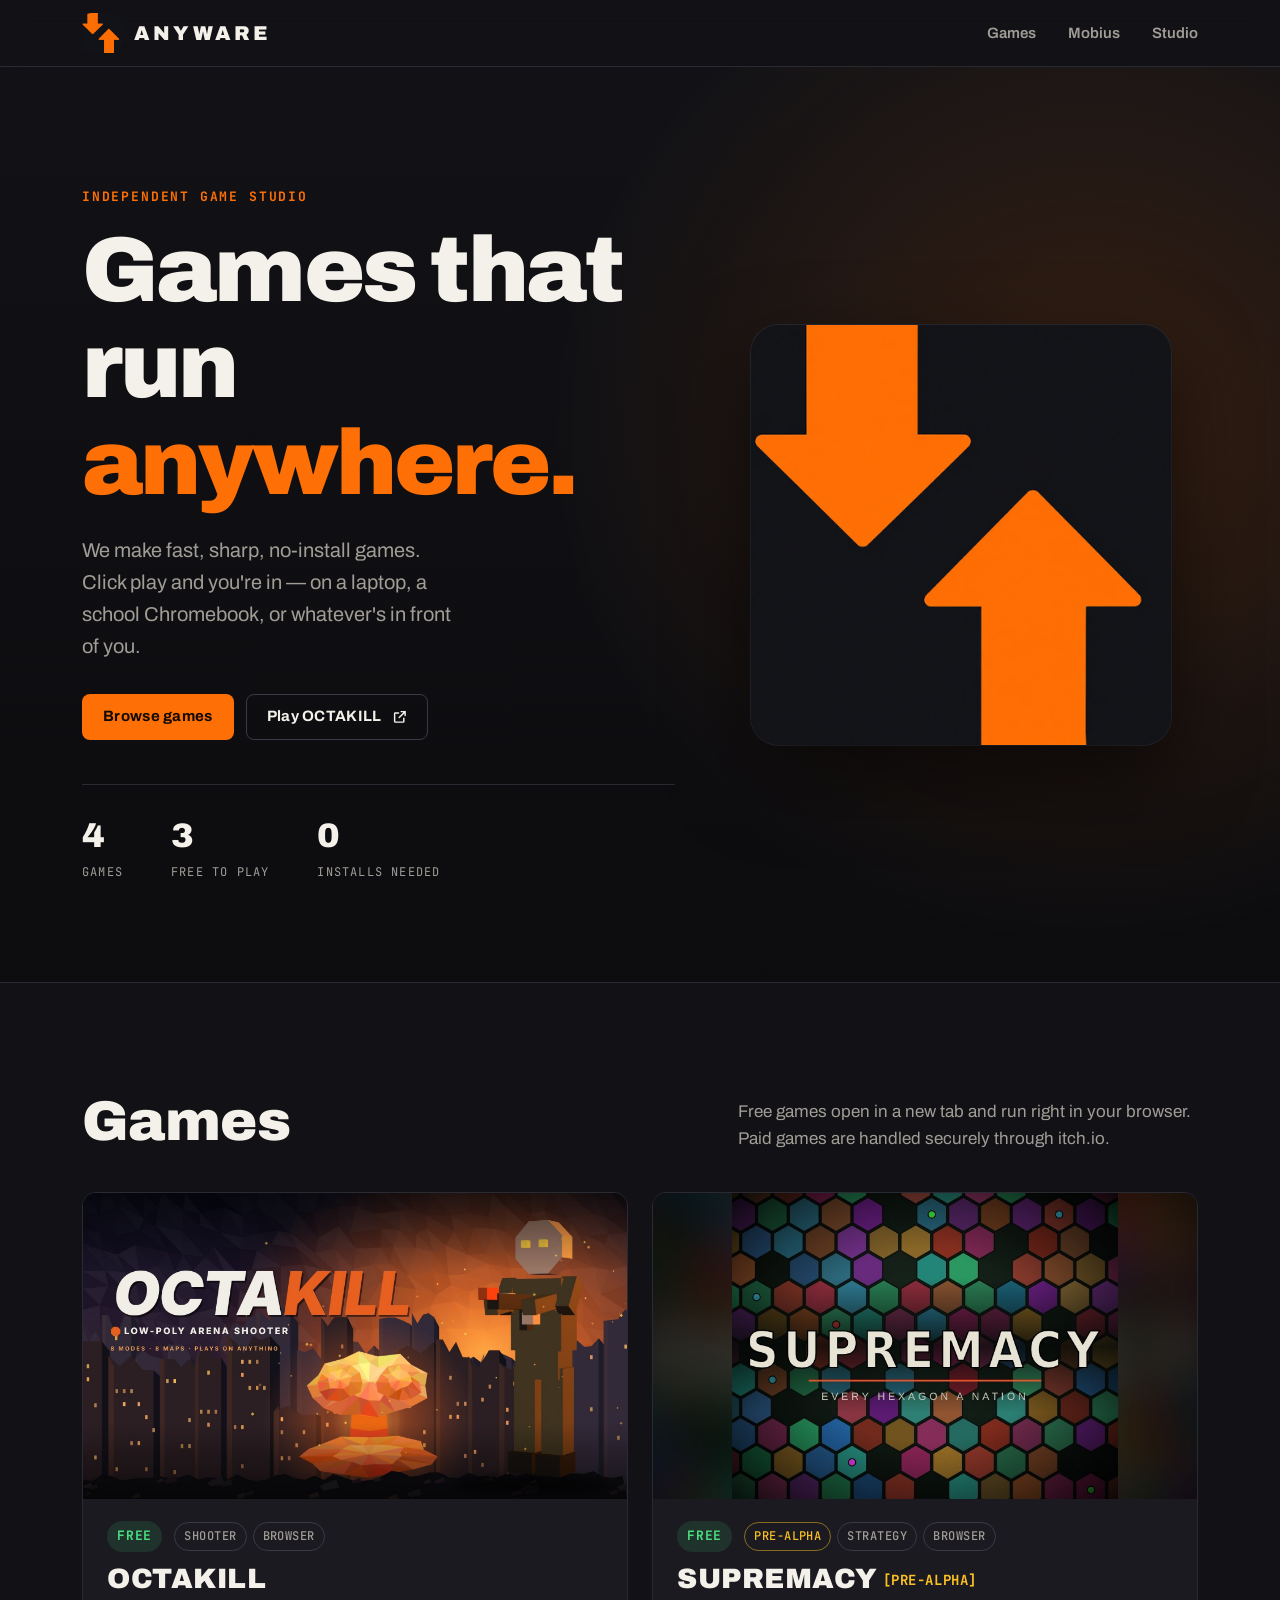
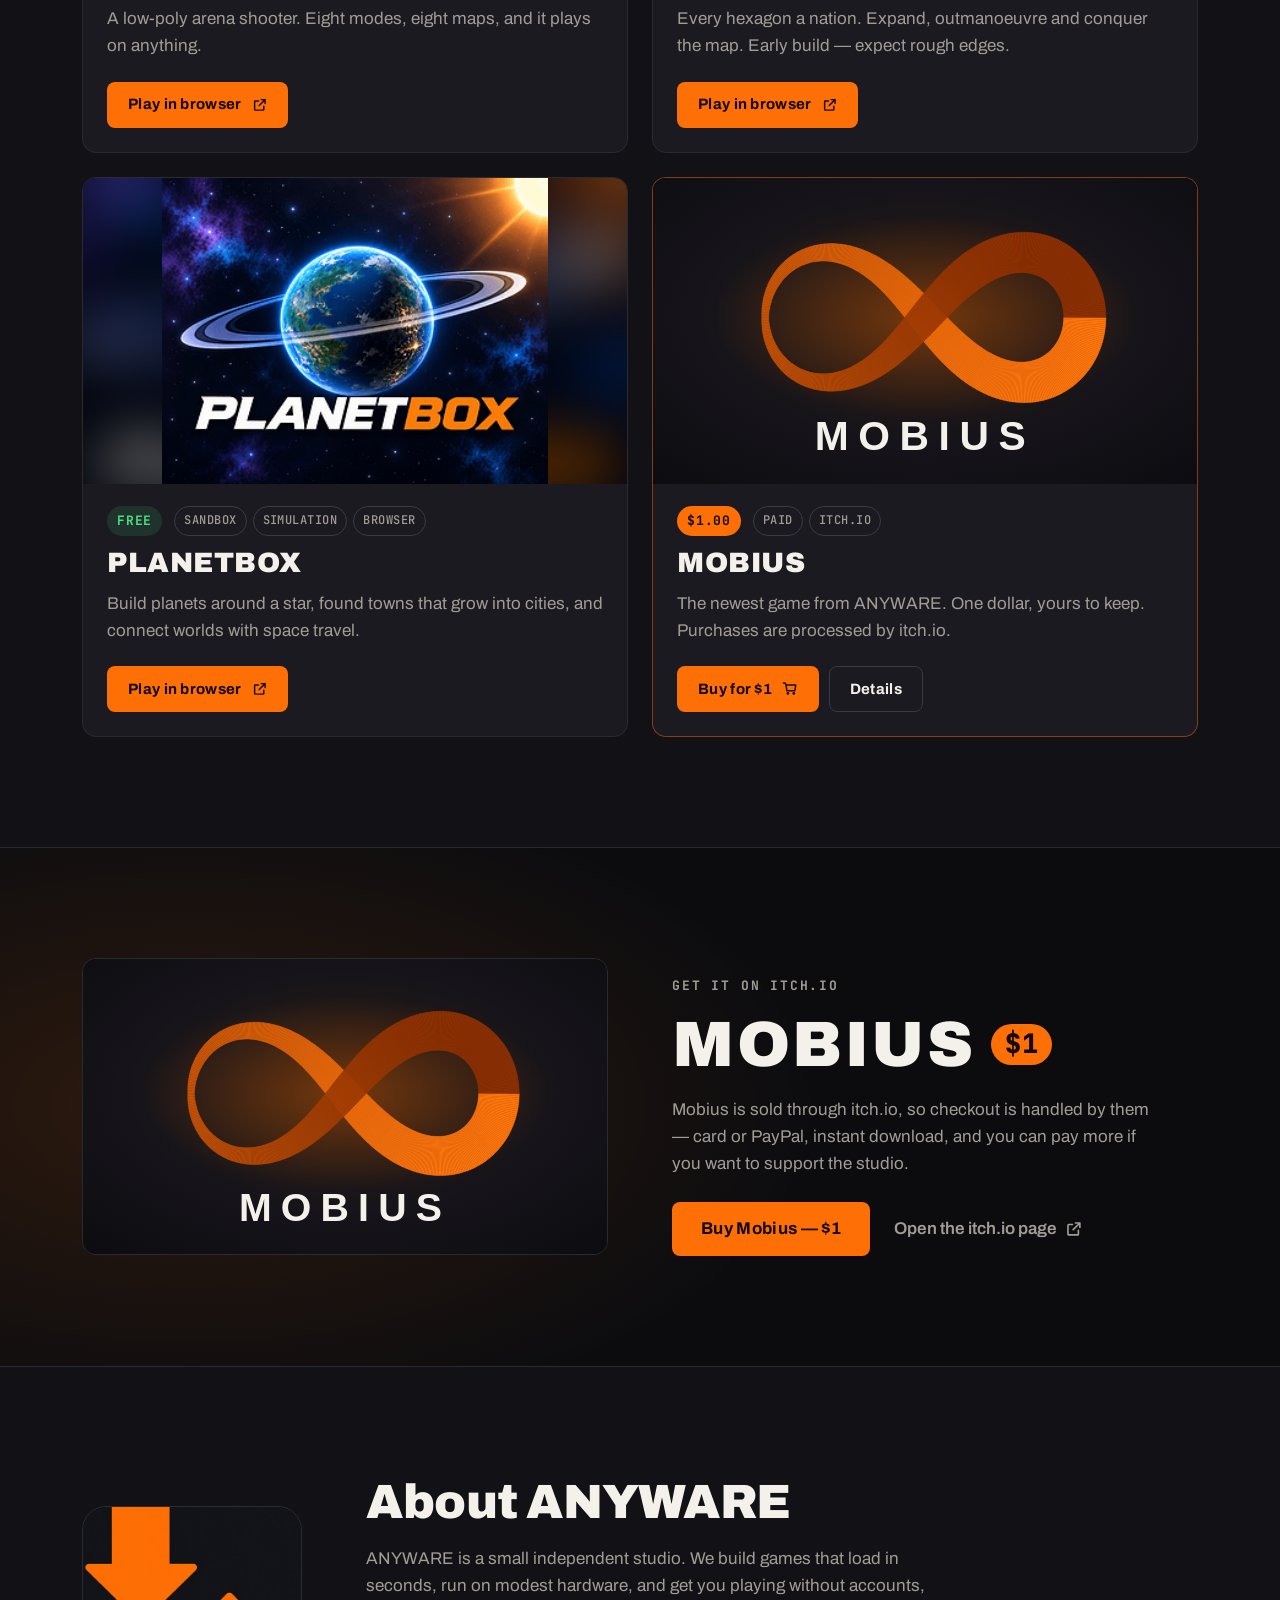
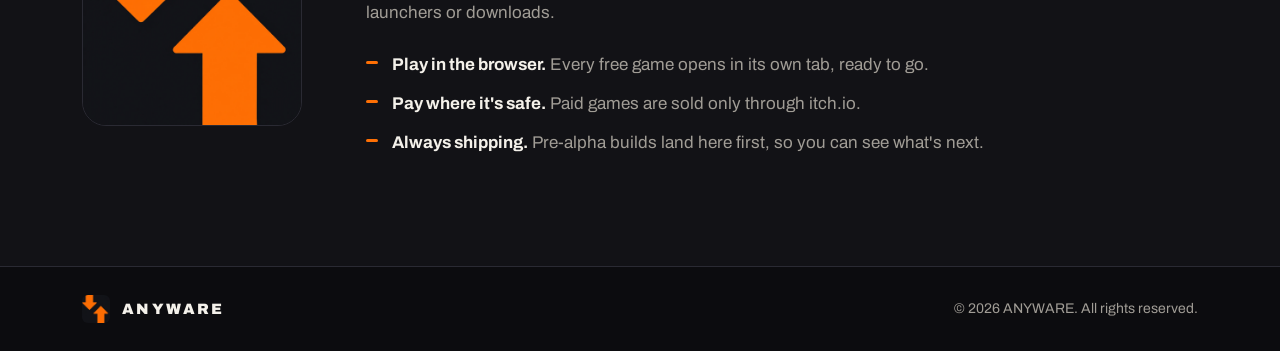
==== index.html @ 9fb8eed4 "Build ANYWARE studio website Static landing page that lists the studio's games. OCTAKILL, Supremacy " ====
<!DOCTYPE html>
<html lang="en">
<head>
  <meta charset="UTF-8" />
  <meta name="viewport" content="width=device-width, initial-scale=1" />
  <title>ANYWARE — Independent Game Studio</title>
  <meta name="description" content="ANYWARE is an independent game studio making games that run anywhere. Play OCTAKILL, Supremacy and PlanetBox free in your browser, and get Mobius on itch.io." />
  <meta name="theme-color" content="#121216" />

  <meta property="og:title" content="ANYWARE — Independent Game Studio" />
  <meta property="og:description" content="Games that run anywhere. Play free in your browser." />
  <meta property="og:image" content="assets/img/octakill.jpg" />
  <meta property="og:type" content="website" />

  <link rel="icon" type="image/png" href="assets/img/favicon.png" />
  <link rel="apple-touch-icon" href="assets/img/apple-touch-icon.png" />

  <link rel="preconnect" href="https://fonts.googleapis.com" />
  <link rel="preconnect" href="https://fonts.gstatic.com" crossorigin />
  <link href="https://fonts.googleapis.com/css2?family=Archivo:wght@400;500;700;800;900&family=JetBrains+Mono:wght@500;700&display=swap" rel="stylesheet" />

  <link rel="stylesheet" href="assets/css/style.css" />
</head>
<body>
  <a class="skip-link" href="#games">Skip to games</a>

  <header class="site-header">
    <div class="container header-inner">
      <a class="brand" href="#top" aria-label="ANYWARE home">
        <img src="assets/img/logo.png" alt="" width="40" height="40" />
        <span>ANYWARE</span>
      </a>
      <nav class="nav" aria-label="Main">
        <a href="#games">Games</a>
        <a href="#mobius">Mobius</a>
        <a href="#studio">Studio</a>
      </nav>
    </div>
  </header>

  <main id="top">
    <!-- ============ HERO ============ -->
    <section class="hero">
      <div class="container hero-inner">
        <div class="hero-copy">
          <p class="eyebrow">Independent game studio</p>
          <h1 class="hero-title">Games that run <span class="accent">anywhere.</span></h1>
          <p class="hero-lede">
            We make fast, sharp, no-install games. Click play and you're in &mdash;
            on a laptop, a school Chromebook, or whatever's in front of you.
          </p>
          <div class="hero-actions">
            <a class="btn btn-primary" href="#games">Browse games</a>
            <a class="btn btn-ghost" href="games/octakill.html" target="_blank" rel="noopener">
              Play OCTAKILL
              <svg class="icon" viewBox="0 0 24 24" aria-hidden="true"><path d="M14 4h6v6M20 4l-9 9M18 14v5a1 1 0 0 1-1 1H5a1 1 0 0 1-1-1V7a1 1 0 0 1 1-1h5"/></svg>
            </a>
          </div>
          <dl class="hero-stats">
            <div><dt>Games</dt><dd>4</dd></div>
            <div><dt>Free to play</dt><dd>3</dd></div>
            <div><dt>Installs needed</dt><dd>0</dd></div>
          </dl>
        </div>
        <div class="hero-mark" aria-hidden="true">
          <img src="assets/img/logo.png" alt="" width="512" height="512" />
        </div>
      </div>
    </section>

    <!-- ============ GAMES ============ -->
    <section id="games" class="section">
      <div class="container">
        <div class="section-head">
          <h2>Games</h2>
          <p>Free games open in a new tab and run right in your browser. Paid games are handled securely through itch.io.</p>
        </div>

        <div class="game-grid">
          <!-- OCTAKILL -->
          <article class="game-card" id="octakill">
            <a class="cover" href="games/octakill.html" target="_blank" rel="noopener" style="background-image:url('assets/img/octakill.jpg')" aria-label="Play OCTAKILL in a new tab">
              <img src="assets/img/octakill.jpg" alt="OCTAKILL key art: a low-poly soldier beside a mushroom cloud over a city" width="1920" height="1080" loading="lazy" />
            </a>
            <div class="game-body">
              <div class="game-meta">
                <span class="price price-free">Free</span>
                <ul class="tags" aria-label="Tags">
                  <li>Shooter</li>
                  <li>Browser</li>
                </ul>
              </div>
              <h3>OCTAKILL</h3>
              <p>A low-poly arena shooter. Eight modes, eight maps, and it plays on anything.</p>
              <div class="game-actions">
                <a class="btn btn-primary" href="games/octakill.html" target="_blank" rel="noopener">
                  Play in browser
                  <svg class="icon" viewBox="0 0 24 24" aria-hidden="true"><path d="M14 4h6v6M20 4l-9 9M18 14v5a1 1 0 0 1-1 1H5a1 1 0 0 1-1-1V7a1 1 0 0 1 1-1h5"/></svg>
                </a>
              </div>
            </div>
          </article>

          <!-- SUPREMACY -->
          <article class="game-card" id="supremacy">
            <a class="cover" href="games/supremacy.html" target="_blank" rel="noopener" style="background-image:url('assets/img/supremacy.jpg')" aria-label="Play Supremacy in a new tab">
              <img src="assets/img/supremacy.jpg" alt="Supremacy title art over a field of coloured hexagons" width="630" height="500" loading="lazy" />
            </a>
            <div class="game-body">
              <div class="game-meta">
                <span class="price price-free">Free</span>
                <ul class="tags" aria-label="Tags">
                  <li class="tag-warn">Pre-Alpha</li>
                  <li>Strategy</li>
                  <li>Browser</li>
                </ul>
              </div>
              <h3>SUPREMACY <span class="title-badge">[PRE-ALPHA]</span></h3>
              <p>Every hexagon a nation. Expand, outmanoeuvre and conquer the map. Early build &mdash; expect rough edges.</p>
              <div class="game-actions">
                <a class="btn btn-primary" href="games/supremacy.html" target="_blank" rel="noopener">
                  Play in browser
                  <svg class="icon" viewBox="0 0 24 24" aria-hidden="true"><path d="M14 4h6v6M20 4l-9 9M18 14v5a1 1 0 0 1-1 1H5a1 1 0 0 1-1-1V7a1 1 0 0 1 1-1h5"/></svg>
                </a>
              </div>
            </div>
          </article>

          <!-- PLANETBOX -->
          <article class="game-card" id="planetbox">
            <a class="cover" href="games/planetbox.html" target="_blank" rel="noopener" style="background-image:url('assets/img/planetbox.png')" aria-label="Play PlanetBox in a new tab">
              <img src="assets/img/planetbox.png" alt="PlanetBox title art: a ringed planet in space beside a bright star" width="315" height="250" loading="lazy" />
            </a>
            <div class="game-body">
              <div class="game-meta">
                <span class="price price-free">Free</span>
                <ul class="tags" aria-label="Tags">
                  <li>Sandbox</li>
                  <li>Simulation</li>
                  <li>Browser</li>
                </ul>
              </div>
              <h3>PLANETBOX</h3>
              <p>Build planets around a star, found towns that grow into cities, and connect worlds with space travel.</p>
              <div class="game-actions">
                <a class="btn btn-primary" href="games/planetbox.html" target="_blank" rel="noopener">
                  Play in browser
                  <svg class="icon" viewBox="0 0 24 24" aria-hidden="true"><path d="M14 4h6v6M20 4l-9 9M18 14v5a1 1 0 0 1-1 1H5a1 1 0 0 1-1-1V7a1 1 0 0 1 1-1h5"/></svg>
                </a>
              </div>
            </div>
          </article>

          <!-- MOBIUS (paid via itch.io) -->
          <article class="game-card game-card-paid" id="mobius-card">
            <a class="cover" href="#mobius" style="background-image:url('assets/img/mobius.svg')" aria-label="Mobius purchase details">
              <img src="assets/img/mobius.svg" alt="Mobius cover art: a glowing orange Möbius strip" width="1600" height="900" loading="lazy" />
            </a>
            <div class="game-body">
              <div class="game-meta">
                <span class="price price-paid">$1.00</span>
                <ul class="tags" aria-label="Tags">
                  <li>Paid</li>
                  <li>itch.io</li>
                </ul>
              </div>
              <h3>MOBIUS</h3>
              <p>The newest game from ANYWARE. One dollar, yours to keep. Purchases are processed by itch.io.</p>
              <div class="game-actions">
                <a class="btn btn-primary" href="https://anyware-studios.itch.io/mobius" target="_blank" rel="noopener" data-itch-buy="mobius">
                  Buy for $1
                  <svg class="icon" viewBox="0 0 24 24" aria-hidden="true"><path d="M6 6h15l-1.5 9h-12L6 6Zm0 0L5 3H2M9 20a1 1 0 1 0 0-2 1 1 0 0 0 0 2Zm9 0a1 1 0 1 0 0-2 1 1 0 0 0 0 2Z"/></svg>
                </a>
                <a class="btn btn-ghost" href="#mobius">Details</a>
              </div>
            </div>
          </article>
        </div>
      </div>
    </section>

    <!-- ============ MOBIUS PURCHASE ============ -->
    <section id="mobius" class="section section-buy">
      <div class="container buy-inner">
        <div class="buy-art">
          <img src="assets/img/mobius.svg" alt="" width="1600" height="900" loading="lazy" />
        </div>
        <div class="buy-copy">
          <p class="eyebrow">Get it on itch.io</p>
          <h2>MOBIUS <span class="buy-price">$1</span></h2>
          <p>
            Mobius is sold through itch.io, so checkout is handled by them &mdash;
            card or PayPal, instant download, and you can pay more if you want to support the studio.
          </p>

          <div class="itch-embed" data-itch-embed="mobius">
            <p class="itch-embed-loading">Loading the itch.io store widget&hellip;</p>
          </div>

          <div class="buy-actions">
            <a class="btn btn-primary btn-lg" href="https://anyware-studios.itch.io/mobius" target="_blank" rel="noopener" data-itch-buy="mobius">
              Buy Mobius &mdash; $1
            </a>
            <a class="btn-link" href="https://anyware-studios.itch.io/mobius" target="_blank" rel="noopener">
              Open the itch.io page
              <svg class="icon" viewBox="0 0 24 24" aria-hidden="true"><path d="M14 4h6v6M20 4l-9 9M18 14v5a1 1 0 0 1-1 1H5a1 1 0 0 1-1-1V7a1 1 0 0 1 1-1h5"/></svg>
            </a>
          </div>
        </div>
      </div>
    </section>

    <!-- ============ STUDIO ============ -->
    <section id="studio" class="section">
      <div class="container studio-inner">
        <img class="studio-logo" src="assets/img/logo.png" alt="ANYWARE logo: two orange arrows, one pointing down and one pointing up" width="512" height="512" loading="lazy" />
        <div>
          <h2>About ANYWARE</h2>
          <p>
            ANYWARE is a small independent studio. We build games that load in seconds,
            run on modest hardware, and get you playing without accounts, launchers or downloads.
          </p>
          <ul class="studio-points">
            <li><strong>Play in the browser.</strong> Every free game opens in its own tab, ready to go.</li>
            <li><strong>Pay where it's safe.</strong> Paid games are sold only through itch.io.</li>
            <li><strong>Always shipping.</strong> Pre-alpha builds land here first, so you can see what's next.</li>
          </ul>
        </div>
      </div>
    </section>
  </main>

  <footer class="site-footer">
    <div class="container footer-inner">
      <a class="brand brand-sm" href="#top">
        <img src="assets/img/logo.png" alt="" width="28" height="28" />
        <span>ANYWARE</span>
      </a>
      <p>&copy; <span data-year>2026</span> ANYWARE. All rights reserved.</p>
    </div>
  </footer>

  <script src="assets/js/main.js" defer></script>
</body>
</html>
---- assets/css/style.css ----
/* ============================================================
   ANYWARE — studio site
   Palette is taken from the logo: signal orange on near-black.
   ============================================================ */
:root {
  --bg: #121216;
  --bg-raised: #1a1a20;
  --bg-sunken: #0c0c0f;
  --line: #2a2a33;
  --line-strong: #3a3a46;
  --text: #f4f1ea;
  --text-dim: #a19d96;
  --orange: #fe7005;
  --orange-hover: #ff8526;
  --orange-ink: #140a02;
  --green: #4ade80;
  --amber: #fbbf24;

  --radius: 14px;
  --radius-sm: 8px;
  --max: 1180px;
  --gutter: clamp(16px, 4vw, 32px);

  --font: "Archivo", system-ui, -apple-system, "Segoe UI", Roboto, sans-serif;
  --mono: "JetBrains Mono", ui-monospace, SFMono-Regular, Menlo, monospace;
}

*, *::before, *::after { box-sizing: border-box; }

html { scroll-behavior: smooth; scroll-padding-top: 80px; }
@media (prefers-reduced-motion: reduce) { html { scroll-behavior: auto; } }

body {
  margin: 0;
  background: var(--bg);
  color: var(--text);
  font-family: var(--font);
  font-size: 17px;
  line-height: 1.6;
  -webkit-font-smoothing: antialiased;
  overflow-x: hidden;
}

img { max-width: 100%; height: auto; display: block; }
a { color: inherit; }
h1, h2, h3 { line-height: 1.05; margin: 0; letter-spacing: -0.01em; }
p { margin: 0; }

:focus-visible { outline: 2px solid var(--orange); outline-offset: 3px; border-radius: 4px; }

.container { width: 100%; max-width: var(--max); margin: 0 auto; padding: 0 var(--gutter); }

.skip-link {
  position: absolute; left: 12px; top: -60px; z-index: 100;
  background: var(--orange); color: var(--orange-ink);
  padding: 10px 14px; border-radius: var(--radius-sm); font-weight: 700; text-decoration: none;
}
.skip-link:focus { top: 12px; }

.icon { width: 1.05em; height: 1.05em; fill: none; stroke: currentColor; stroke-width: 2.2; stroke-linecap: round; stroke-linejoin: round; flex: none; }

.eyebrow {
  font-family: var(--mono); font-size: 13px; font-weight: 700;
  letter-spacing: 0.14em; text-transform: uppercase; color: var(--orange);
  margin-bottom: 14px;
}
.accent { color: var(--orange); }

/* ---------- Buttons ---------- */
.btn {
  display: inline-flex; align-items: center; justify-content: center; gap: 10px;
  min-height: 46px; padding: 0 20px;
  border-radius: var(--radius-sm); border: 1px solid transparent;
  font: 700 15px/1 var(--font); letter-spacing: 0.02em;
  text-decoration: none; cursor: pointer;
  transition: background-color .15s ease, border-color .15s ease, transform .15s ease, color .15s ease;
}
.btn:active { transform: translateY(1px); }
.btn-primary { background: var(--orange); color: var(--orange-ink); }
.btn-primary:hover { background: var(--orange-hover); }
.btn-ghost { background: transparent; color: var(--text); border-color: var(--line-strong); }
.btn-ghost:hover { border-color: var(--orange); color: var(--orange); }
.btn-lg { min-height: 54px; padding: 0 28px; font-size: 17px; }
.btn-link {
  display: inline-flex; align-items: center; gap: 8px;
  color: var(--text-dim); font-weight: 600; text-decoration: none;
}
.btn-link:hover { color: var(--orange); }

/* ---------- Header ---------- */
.site-header {
  position: sticky; top: 0; z-index: 50;
  background: rgba(18, 18, 22, 0.82);
  backdrop-filter: blur(12px); -webkit-backdrop-filter: blur(12px);
  border-bottom: 1px solid var(--line);
}
.header-inner { display: flex; align-items: center; justify-content: space-between; height: 66px; gap: 16px; }
.brand { display: inline-flex; align-items: center; gap: 12px; text-decoration: none; font-weight: 900; font-size: 20px; letter-spacing: 0.16em; }
.brand img { width: 40px; height: 40px; border-radius: 9px; }
.brand-sm { font-size: 15px; }
.brand-sm img { width: 28px; height: 28px; border-radius: 6px; }
.nav { display: flex; gap: clamp(14px, 3vw, 32px); }
.nav a { text-decoration: none; font-weight: 600; font-size: 15px; color: var(--text-dim); }
.nav a:hover { color: var(--text); }

/* ---------- Hero ---------- */
.hero {
  position: relative; overflow: hidden;
  padding: clamp(56px, 10vw, 120px) 0 clamp(56px, 8vw, 100px);
  border-bottom: 1px solid var(--line);
  background:
    radial-gradient(60% 80% at 85% 40%, rgba(254, 112, 5, 0.16), transparent 70%),
    linear-gradient(var(--bg), var(--bg-sunken));
}
.hero-inner { display: grid; grid-template-columns: 1.25fr 1fr; align-items: center; gap: 48px; }
.hero-title { font-size: clamp(44px, 7.4vw, 92px); font-weight: 900; letter-spacing: -0.03em; }
.hero-lede { margin-top: 22px; max-width: 34ch; font-size: clamp(17px, 1.6vw, 20px); color: var(--text-dim); }
.hero-actions { display: flex; flex-wrap: wrap; gap: 12px; margin-top: 32px; }
.hero-stats { display: flex; gap: clamp(20px, 4vw, 48px); margin: 44px 0 0; padding-top: 24px; border-top: 1px solid var(--line); }
.hero-stats div { display: flex; flex-direction: column-reverse; }
.hero-stats dt { font-family: var(--mono); font-size: 12px; letter-spacing: 0.1em; text-transform: uppercase; color: var(--text-dim); }
.hero-stats dd { margin: 0; font-size: 34px; font-weight: 900; }
.hero-mark { justify-self: center; width: min(100%, 420px); }
.hero-mark img { width: 100%; border-radius: 28px; box-shadow: 0 30px 80px rgba(0, 0, 0, 0.55), 0 0 0 1px var(--line); }

/* ---------- Sections ---------- */
.section { padding: clamp(64px, 9vw, 110px) 0; }
.section-head { display: flex; flex-wrap: wrap; align-items: end; justify-content: space-between; gap: 16px 40px; margin-bottom: 40px; }
.section-head h2 { font-size: clamp(36px, 5vw, 56px); font-weight: 900; }
.section-head p { max-width: 46ch; color: var(--text-dim); }

/* ---------- Game cards ---------- */
.game-grid { display: grid; grid-template-columns: repeat(2, minmax(0, 1fr)); gap: 24px; }

.game-card {
  display: flex; flex-direction: column;
  background: var(--bg-raised); border: 1px solid var(--line); border-radius: var(--radius);
  overflow: hidden;
  transition: border-color .2s ease, transform .2s ease;
}
.game-card:hover { border-color: var(--line-strong); transform: translateY(-3px); }
.game-card-paid { border-color: rgba(254, 112, 5, 0.45); }
.game-card-paid:hover { border-color: var(--orange); }

/* Cover: art is shown whole (contain) over a blurred copy of itself,
   so covers of any aspect ratio sit cleanly in a 16:9 frame. */
.cover {
  position: relative; display: block; aspect-ratio: 16 / 9; overflow: hidden;
  background-color: var(--bg-sunken); background-size: 0 0; background-repeat: no-repeat;
  isolation: isolate;
}
.cover::before {
  content: ""; position: absolute; inset: -40px; z-index: -1;
  background-image: inherit; background-size: cover; background-position: center;
  filter: blur(28px) brightness(0.55) saturate(1.2);
}
.cover img { width: 100%; height: 100%; object-fit: contain; transition: transform .35s ease; }
.game-card:hover .cover img { transform: scale(1.03); }
@media (prefers-reduced-motion: reduce) {
  .game-card, .cover img { transition: none; }
  .game-card:hover, .game-card:hover .cover img { transform: none; }
}

.game-body { display: flex; flex-direction: column; flex: 1; gap: 12px; padding: 22px 24px 24px; }
.game-meta { display: flex; flex-wrap: wrap; align-items: center; gap: 8px 12px; }
.game-body h3 { font-size: 28px; font-weight: 900; letter-spacing: 0.02em; }
.game-body > p { color: var(--text-dim); }
.game-actions { display: flex; flex-wrap: wrap; gap: 10px; margin-top: auto; padding-top: 10px; }

.title-badge { font-family: var(--mono); font-size: 14px; font-weight: 700; color: var(--amber); letter-spacing: 0.04em; vertical-align: middle; }

.price {
  font-family: var(--mono); font-size: 13px; font-weight: 700; letter-spacing: 0.06em; text-transform: uppercase;
  padding: 5px 10px; border-radius: 999px;
}
.price-free { background: rgba(74, 222, 128, 0.12); color: var(--green); }
.price-paid { background: var(--orange); color: var(--orange-ink); }

.tags { display: flex; flex-wrap: wrap; gap: 6px; list-style: none; margin: 0; padding: 0; }
.tags li {
  font-family: var(--mono); font-size: 12px; font-weight: 500; letter-spacing: 0.04em; text-transform: uppercase;
  padding: 4px 9px; border-radius: 999px; border: 1px solid var(--line-strong); color: var(--text-dim);
}
.tags .tag-warn { border-color: rgba(251, 191, 36, 0.5); color: var(--amber); }

/* ---------- Mobius purchase ---------- */
.section-buy {
  background:
    radial-gradient(70% 90% at 15% 50%, rgba(254, 112, 5, 0.14), transparent 70%),
    var(--bg-sunken);
  border-top: 1px solid var(--line); border-bottom: 1px solid var(--line);
}
.buy-inner { display: grid; grid-template-columns: 1fr 1fr; gap: clamp(32px, 5vw, 64px); align-items: center; }
.buy-art img { width: 100%; border-radius: var(--radius); border: 1px solid var(--line); }
.buy-copy h2 { font-size: clamp(40px, 5.5vw, 64px); font-weight: 900; letter-spacing: 0.04em; display: flex; align-items: center; flex-wrap: wrap; gap: 16px; }
.buy-price {
  font-family: var(--mono); font-size: 0.42em; letter-spacing: 0.02em;
  background: var(--orange); color: var(--orange-ink); padding: 6px 14px; border-radius: 999px;
}
.buy-copy > p { margin-top: 18px; color: var(--text-dim); max-width: 48ch; }
.buy-actions { display: flex; flex-wrap: wrap; align-items: center; gap: 16px 24px; margin-top: 24px; }

.itch-embed { margin-top: 28px; max-width: 552px; }
.itch-embed:empty, .itch-embed[hidden] { display: none; }
.itch-embed iframe { display: block; width: 100%; height: 167px; border: 0; border-radius: var(--radius-sm); background: var(--bg-raised); }
.itch-embed-loading {
  font-family: var(--mono); font-size: 13px; color: var(--text-dim);
  padding: 16px; border: 1px dashed var(--line-strong); border-radius: var(--radius-sm);
}

/* ---------- Studio ---------- */
.studio-inner { display: grid; grid-template-columns: 220px 1fr; gap: clamp(28px, 5vw, 64px); align-items: center; }
.studio-logo { width: 100%; border-radius: 24px; border: 1px solid var(--line); }
.studio-inner h2 { font-size: clamp(32px, 4.4vw, 48px); font-weight: 900; margin-bottom: 18px; }
.studio-inner > div > p { color: var(--text-dim); max-width: 60ch; }
.studio-points { list-style: none; margin: 24px 0 0; padding: 0; display: grid; gap: 12px; }
.studio-points li { position: relative; padding-left: 26px; color: var(--text-dim); }
.studio-points li::before { content: ""; position: absolute; left: 0; top: 0.62em; width: 12px; height: 3px; background: var(--orange); border-radius: 2px; }
.studio-points strong { color: var(--text); }

/* ---------- Footer ---------- */
.site-footer { border-top: 1px solid var(--line); padding: 28px 0; background: var(--bg-sunken); }
.footer-inner { display: flex; flex-wrap: wrap; align-items: center; justify-content: space-between; gap: 12px; }
.footer-inner p { color: var(--text-dim); font-size: 14px; }

/* ---------- Responsive ---------- */
@media (max-width: 900px) {
  .hero-inner { grid-template-columns: 1fr; }
  .hero-mark { order: -1; width: 120px; justify-self: start; }
  .hero-mark img { border-radius: 20px; }
  .buy-inner { grid-template-columns: 1fr; }
}
@media (max-width: 760px) {
  .game-grid { grid-template-columns: 1fr; }
  .studio-inner { grid-template-columns: 1fr; }
  .studio-logo { width: 120px; }
}
@media (max-width: 480px) {
  body { font-size: 16px; }
  .brand span { display: none; }
  .nav { gap: 18px; }
  .hero-stats dd { font-size: 28px; }
  .game-body { padding: 18px 18px 20px; }
  .hero-actions .btn, .buy-actions .btn { width: 100%; }
}
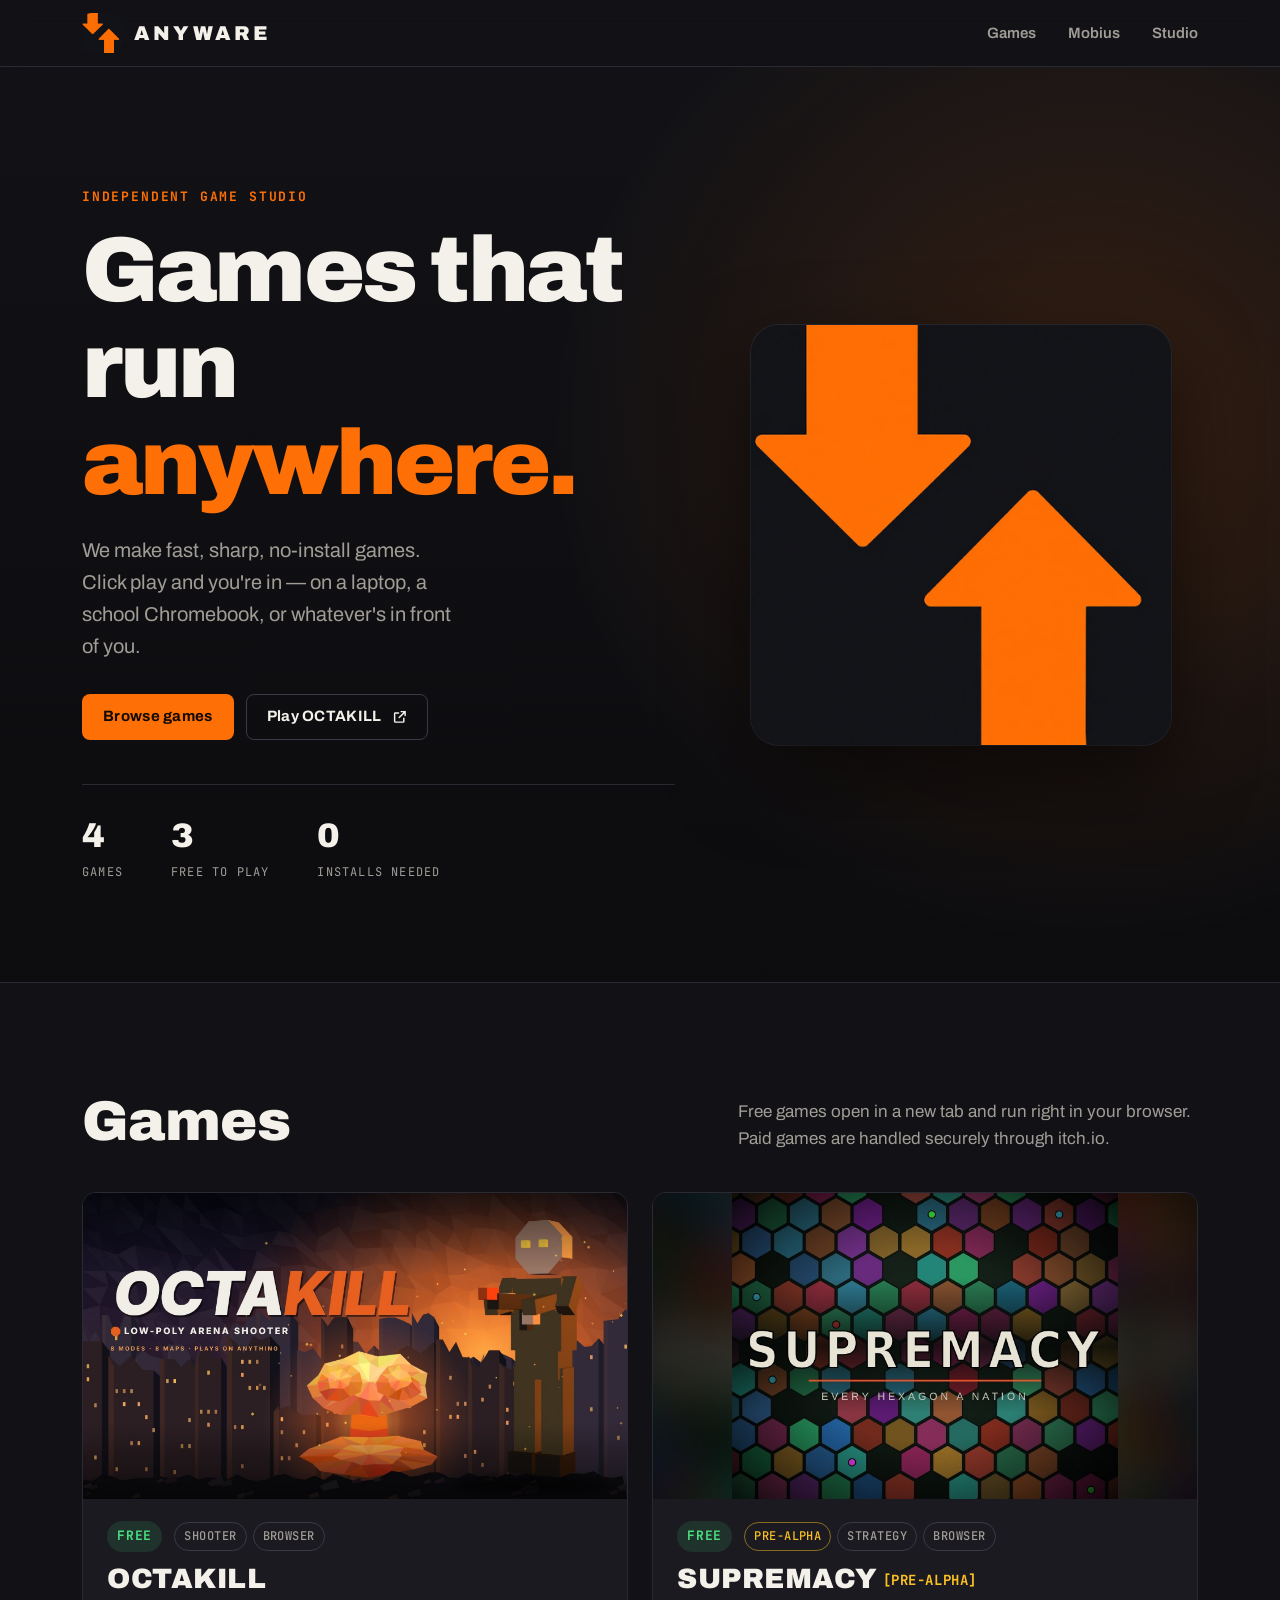
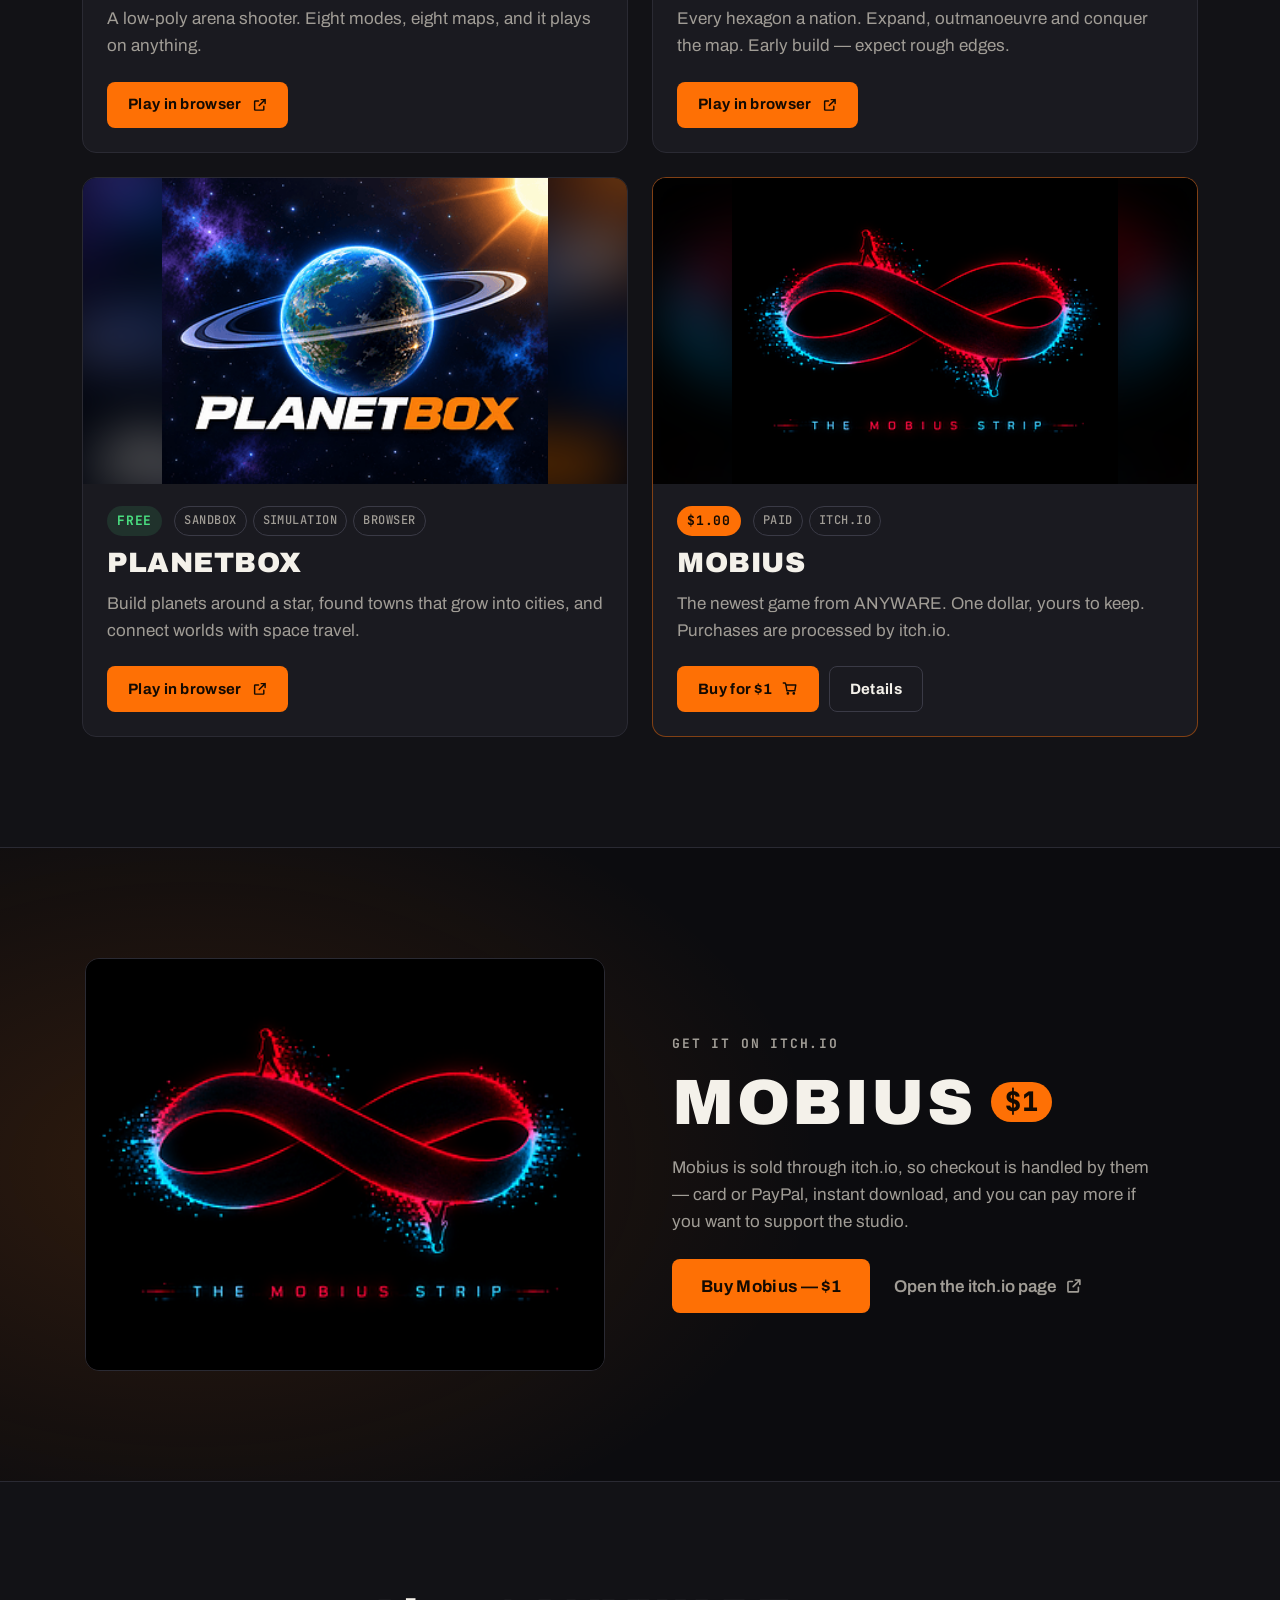
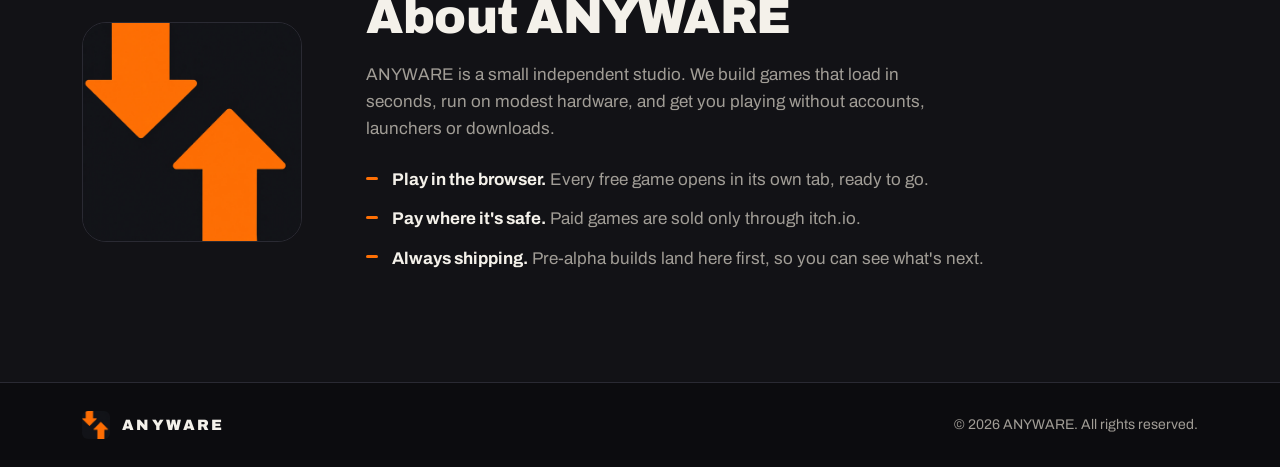
==== commit 55f0b481: "Add Mobius cover art and single-file build Replace the placeholder Mobius cover with the real art. A" ====
--- a/index.html
+++ b/index.html
@@ -153,8 +153,8 @@
 
           <!-- MOBIUS (paid via itch.io) -->
           <article class="game-card game-card-paid" id="mobius-card">
-            <a class="cover" href="#mobius" style="background-image:url('assets/img/mobius.svg')" aria-label="Mobius purchase details">
-              <img src="assets/img/mobius.svg" alt="Mobius cover art: a glowing orange Möbius strip" width="1600" height="900" loading="lazy" />
+            <a class="cover" href="#mobius" style="background-image:url('assets/img/mobius.png')" aria-label="Mobius purchase details">
+              <img src="assets/img/mobius.png" alt="The Mobius Strip cover art: a glowing red and blue infinity loop with two tiny figures walking on it" width="315" height="250" loading="lazy" />
             </a>
             <div class="game-body">
               <div class="game-meta">
@@ -183,7 +183,7 @@
     <section id="mobius" class="section section-buy">
       <div class="container buy-inner">
         <div class="buy-art">
-          <img src="assets/img/mobius.svg" alt="" width="1600" height="900" loading="lazy" />
+          <img src="assets/img/mobius.png" alt="" width="315" height="250" loading="lazy" />
         </div>
         <div class="buy-copy">
           <p class="eyebrow">Get it on itch.io</p>
--- a/assets/css/style.css
+++ b/assets/css/style.css
@@ -191,6 +191,7 @@
   border-top: 1px solid var(--line); border-bottom: 1px solid var(--line);
 }
 .buy-inner { display: grid; grid-template-columns: 1fr 1fr; gap: clamp(32px, 5vw, 64px); align-items: center; }
+.buy-art { justify-self: center; width: 100%; max-width: 520px; }
 .buy-art img { width: 100%; border-radius: var(--radius); border: 1px solid var(--line); }
 .buy-copy h2 { font-size: clamp(40px, 5.5vw, 64px); font-weight: 900; letter-spacing: 0.04em; display: flex; align-items: center; flex-wrap: wrap; gap: 16px; }
 .buy-price {
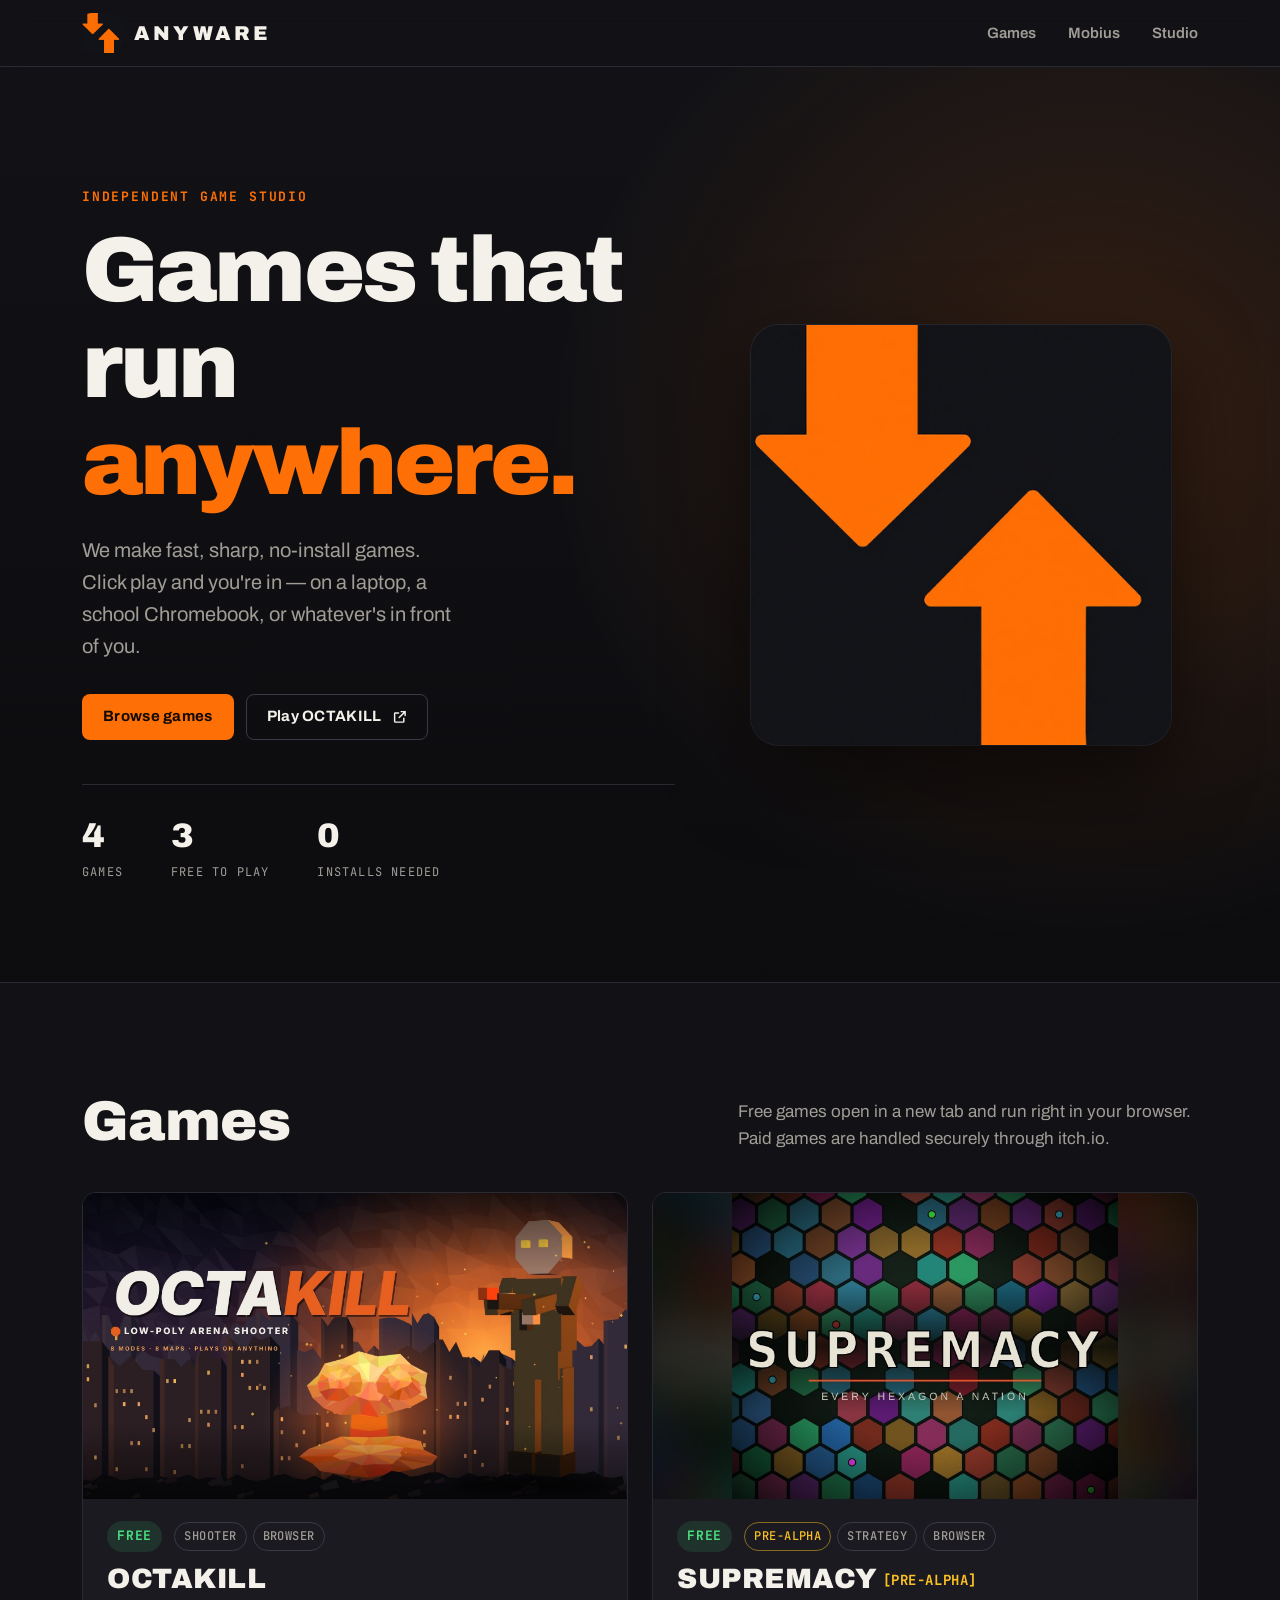
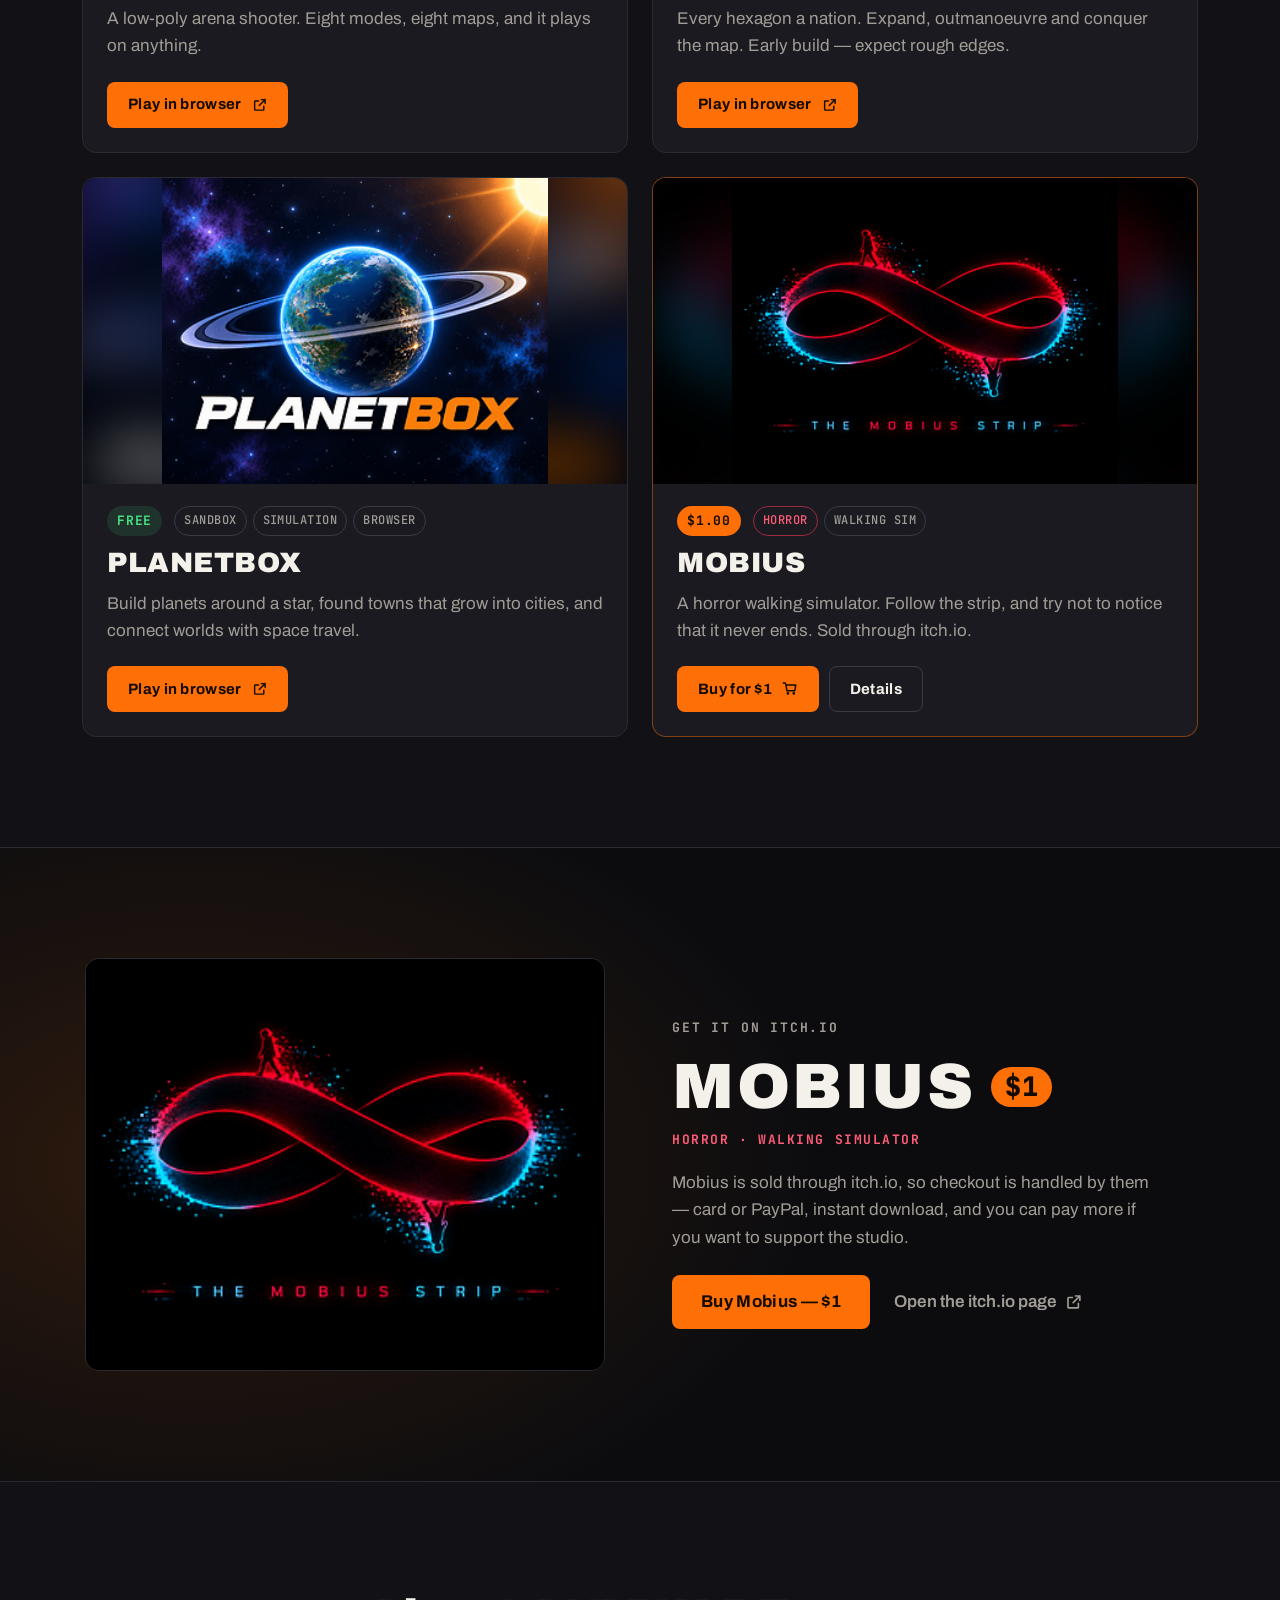
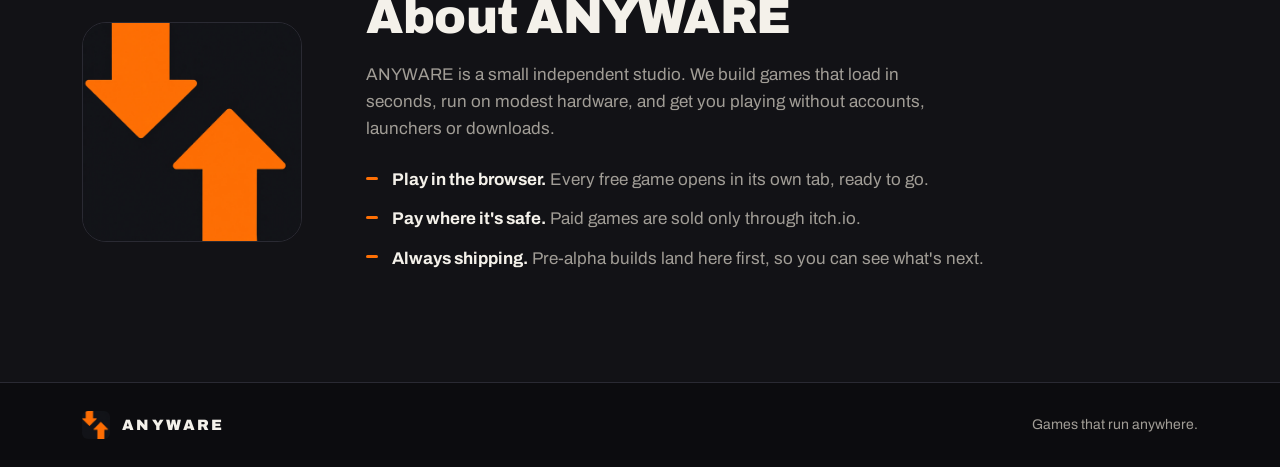
==== commit 2e0b0023: "Describe Mobius as a horror walking simulator; drop copyright line Co-Authored-By: Claude Opus 5.5 <" ====
--- a/index.html
+++ b/index.html
@@ -4,7 +4,7 @@
   <meta charset="UTF-8" />
   <meta name="viewport" content="width=device-width, initial-scale=1" />
   <title>ANYWARE — Independent Game Studio</title>
-  <meta name="description" content="ANYWARE is an independent game studio making games that run anywhere. Play OCTAKILL, Supremacy and PlanetBox free in your browser, and get Mobius on itch.io." />
+  <meta name="description" content="ANYWARE is an independent game studio making games that run anywhere. Play OCTAKILL, Supremacy and PlanetBox free in your browser, and get the horror walking simulator Mobius on itch.io." />
   <meta name="theme-color" content="#121216" />
 
   <meta property="og:title" content="ANYWARE — Independent Game Studio" />
@@ -160,12 +160,12 @@
               <div class="game-meta">
                 <span class="price price-paid">$1.00</span>
                 <ul class="tags" aria-label="Tags">
-                  <li>Paid</li>
-                  <li>itch.io</li>
+                  <li class="tag-horror">Horror</li>
+                  <li>Walking Sim</li>
                 </ul>
               </div>
               <h3>MOBIUS</h3>
-              <p>The newest game from ANYWARE. One dollar, yours to keep. Purchases are processed by itch.io.</p>
+              <p>A horror walking simulator. Follow the strip, and try not to notice that it never ends. Sold through itch.io.</p>
               <div class="game-actions">
                 <a class="btn btn-primary" href="https://anyware-studios.itch.io/mobius" target="_blank" rel="noopener" data-itch-buy="mobius">
                   Buy for $1
@@ -188,6 +188,7 @@
         <div class="buy-copy">
           <p class="eyebrow">Get it on itch.io</p>
           <h2>MOBIUS <span class="buy-price">$1</span></h2>
+          <p class="buy-genre">Horror &middot; Walking simulator</p>
           <p>
             Mobius is sold through itch.io, so checkout is handled by them &mdash;
             card or PayPal, instant download, and you can pay more if you want to support the studio.
@@ -236,7 +237,7 @@
         <img src="assets/img/logo.png" alt="" width="28" height="28" />
         <span>ANYWARE</span>
       </a>
-      <p>&copy; <span data-year>2026</span> ANYWARE. All rights reserved.</p>
+      <p>Games that run anywhere.</p>
     </div>
   </footer>
 
--- a/assets/css/style.css
+++ b/assets/css/style.css
@@ -182,6 +182,7 @@
   padding: 4px 9px; border-radius: 999px; border: 1px solid var(--line-strong); color: var(--text-dim);
 }
 .tags .tag-warn { border-color: rgba(251, 191, 36, 0.5); color: var(--amber); }
+.tags .tag-horror { border-color: rgba(255, 59, 92, 0.55); color: #ff5c78; }
 
 /* ---------- Mobius purchase ---------- */
 .section-buy {
@@ -198,6 +199,7 @@
   font-family: var(--mono); font-size: 0.42em; letter-spacing: 0.02em;
   background: var(--orange); color: var(--orange-ink); padding: 6px 14px; border-radius: 999px;
 }
+.buy-copy > .buy-genre { margin-top: 10px; font-family: var(--mono); font-size: 13px; font-weight: 700; letter-spacing: 0.12em; text-transform: uppercase; color: #ff5c78; }
 .buy-copy > p { margin-top: 18px; color: var(--text-dim); max-width: 48ch; }
 .buy-actions { display: flex; flex-wrap: wrap; align-items: center; gap: 16px 24px; margin-top: 24px; }
 
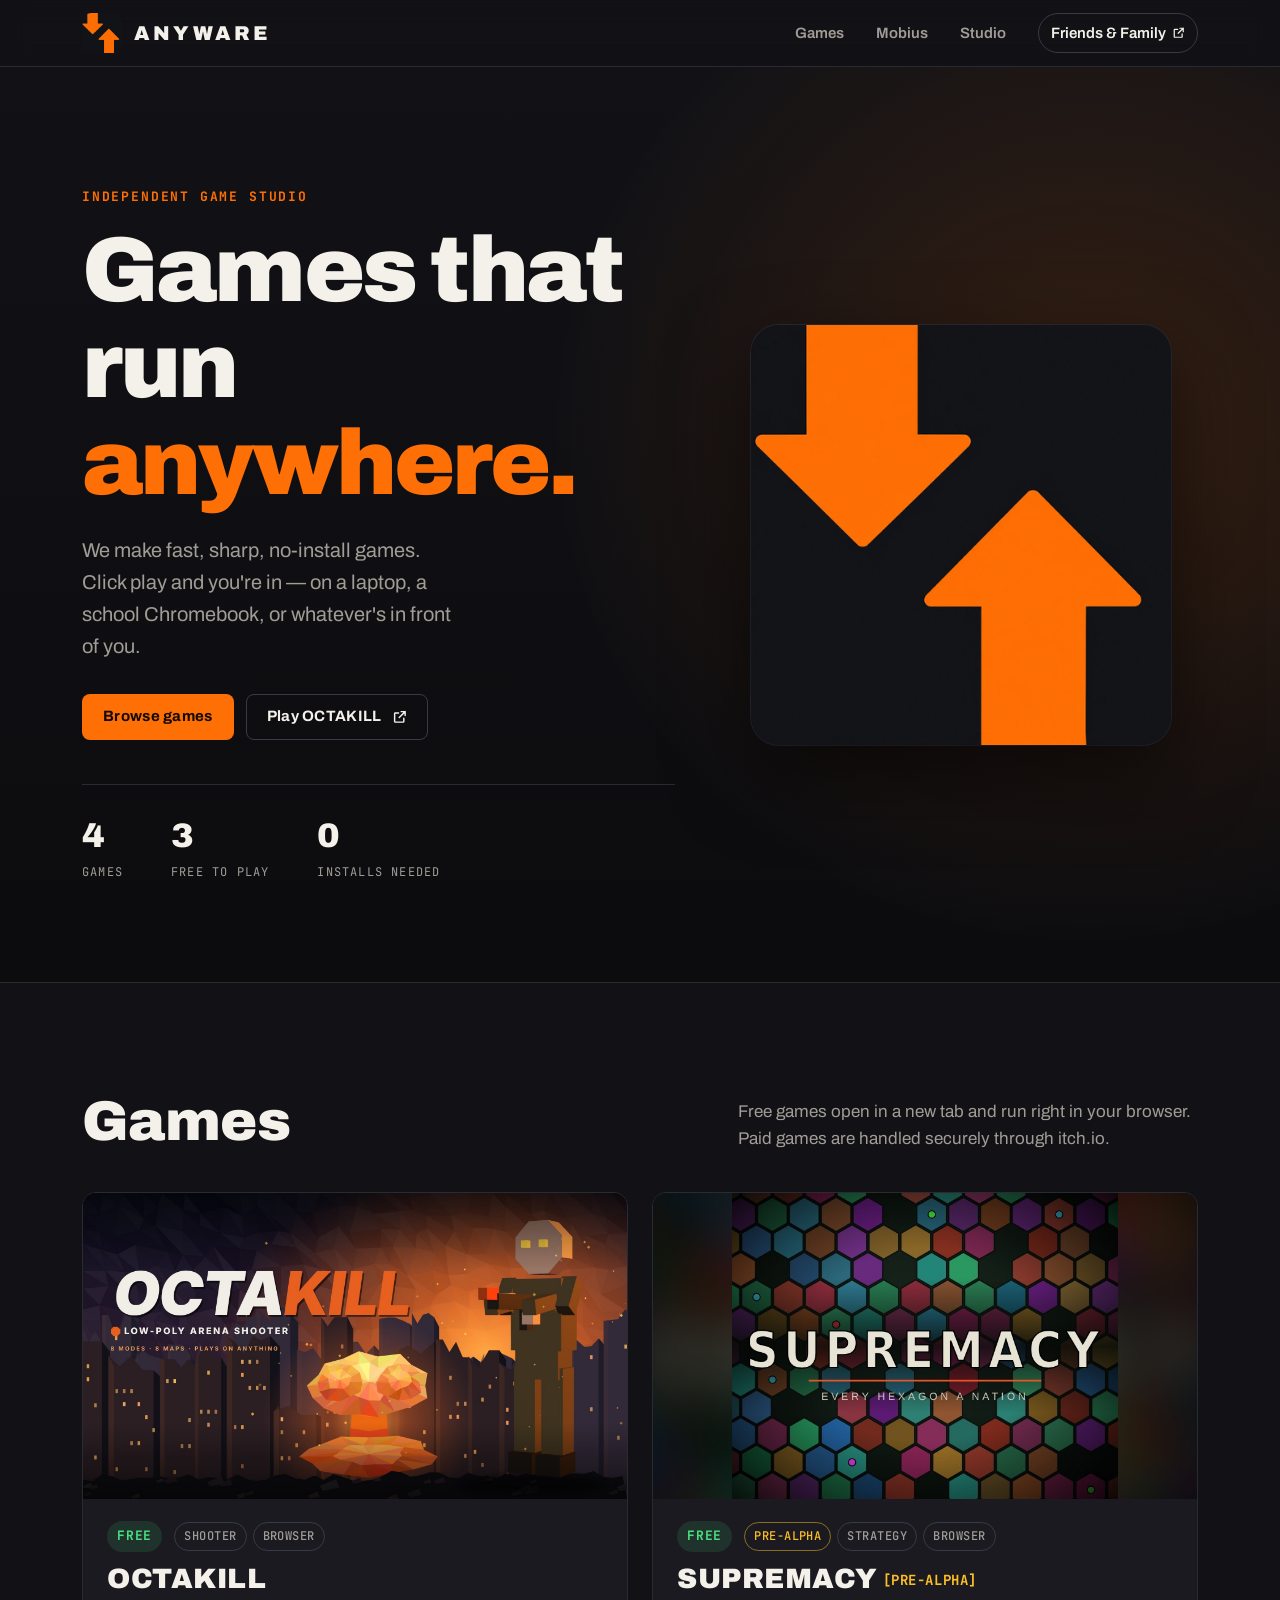
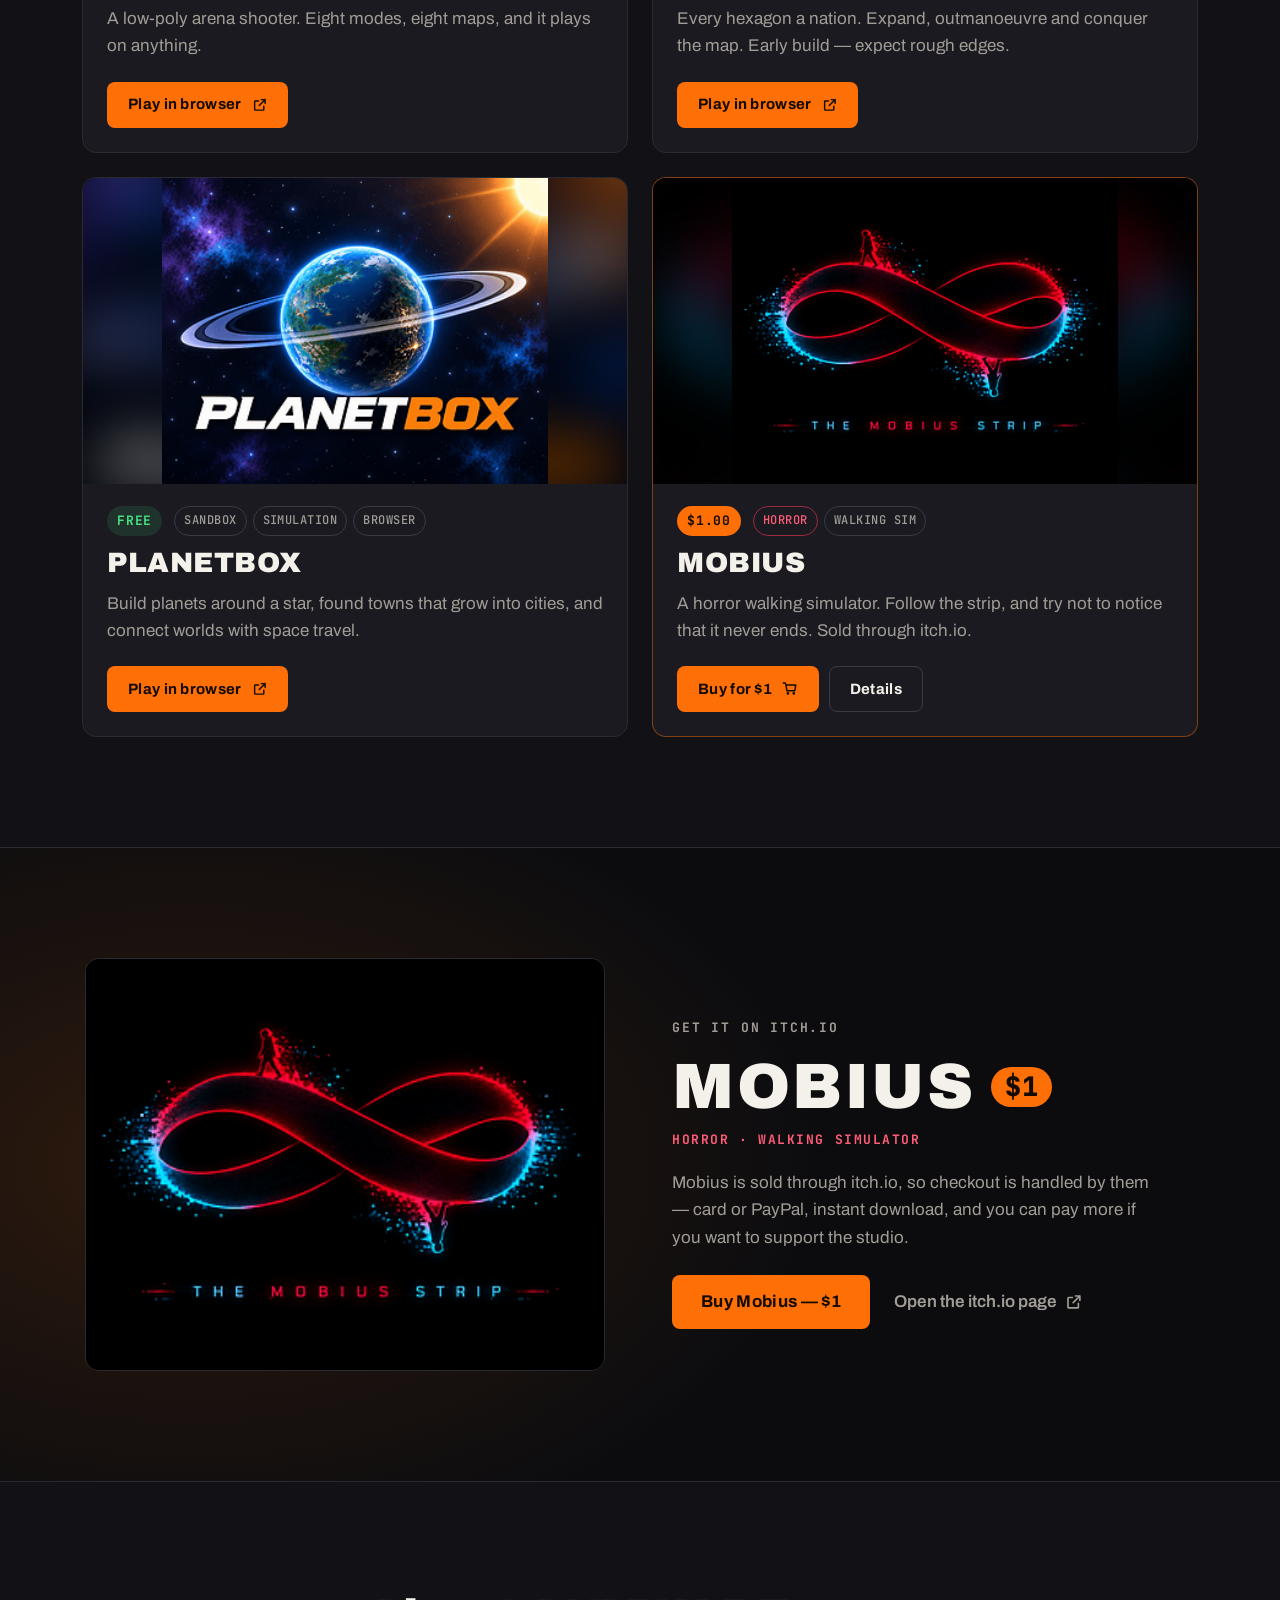
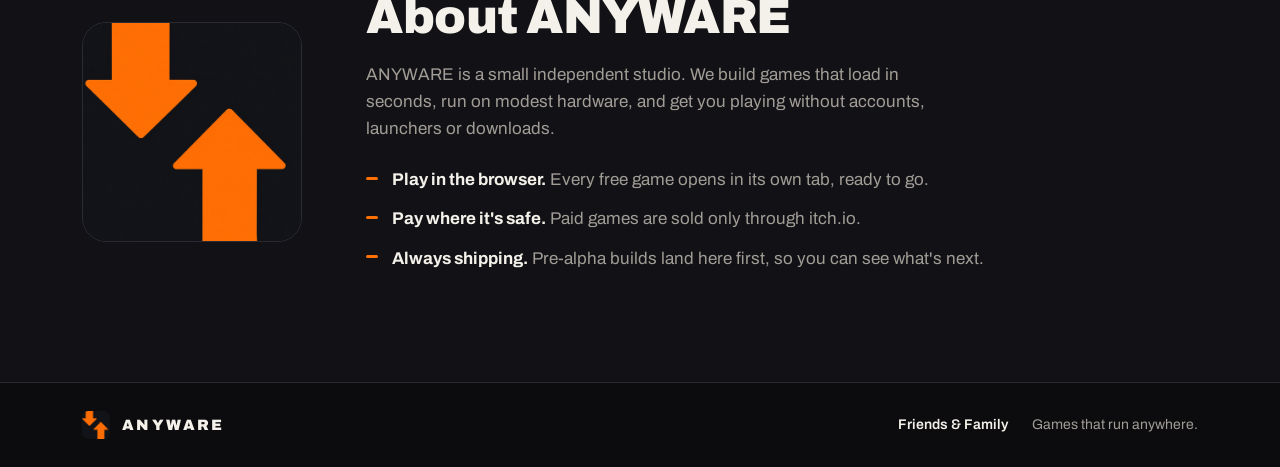
==== commit be21cf19: "Add Friends & Family link to header and footer Links to https://voriq-studios.replit.app/ in a new t" ====
--- a/index.html
+++ b/index.html
@@ -34,6 +34,10 @@
         <a href="#games">Games</a>
         <a href="#mobius">Mobius</a>
         <a href="#studio">Studio</a>
+        <a class="nav-friends" href="https://voriq-studios.replit.app/" target="_blank" rel="noopener">
+          Friends &amp; Family
+          <svg class="icon" viewBox="0 0 24 24" aria-hidden="true"><path d="M14 4h6v6M20 4l-9 9M18 14v5a1 1 0 0 1-1 1H5a1 1 0 0 1-1-1V7a1 1 0 0 1 1-1h5"/></svg>
+        </a>
       </nav>
     </div>
   </header>
@@ -237,7 +241,10 @@
         <img src="assets/img/logo.png" alt="" width="28" height="28" />
         <span>ANYWARE</span>
       </a>
-      <p>Games that run anywhere.</p>
+      <div class="footer-links">
+        <a href="https://voriq-studios.replit.app/" target="_blank" rel="noopener">Friends &amp; Family</a>
+        <p>Games that run anywhere.</p>
+      </div>
     </div>
   </footer>
 
--- a/assets/css/style.css
+++ b/assets/css/style.css
@@ -95,13 +95,20 @@
   border-bottom: 1px solid var(--line);
 }
 .header-inner { display: flex; align-items: center; justify-content: space-between; height: 66px; gap: 16px; }
-.brand { display: inline-flex; align-items: center; gap: 12px; text-decoration: none; font-weight: 900; font-size: 20px; letter-spacing: 0.16em; }
+.brand { flex: none; display: inline-flex; align-items: center; gap: 12px; text-decoration: none; font-weight: 900; font-size: 20px; letter-spacing: 0.16em; }
 .brand img { width: 40px; height: 40px; border-radius: 9px; }
 .brand-sm { font-size: 15px; }
 .brand-sm img { width: 28px; height: 28px; border-radius: 6px; }
 .nav { display: flex; gap: clamp(14px, 3vw, 32px); }
 .nav a { text-decoration: none; font-weight: 600; font-size: 15px; color: var(--text-dim); }
 .nav a:hover { color: var(--text); }
+.nav { align-items: center; }
+.nav .nav-friends {
+  display: inline-flex; align-items: center; gap: 6px; white-space: nowrap;
+  padding: 7px 12px; border: 1px solid var(--line-strong); border-radius: 999px; color: var(--text);
+}
+.nav .nav-friends:hover { border-color: var(--orange); color: var(--orange); }
+.nav .nav-friends .icon { width: 0.9em; height: 0.9em; }
 
 /* ---------- Hero ---------- */
 .hero {
@@ -225,6 +232,9 @@
 .site-footer { border-top: 1px solid var(--line); padding: 28px 0; background: var(--bg-sunken); }
 .footer-inner { display: flex; flex-wrap: wrap; align-items: center; justify-content: space-between; gap: 12px; }
 .footer-inner p { color: var(--text-dim); font-size: 14px; }
+.footer-links { display: flex; flex-wrap: wrap; align-items: center; gap: 8px 24px; }
+.footer-links a { color: var(--text); font-size: 14px; font-weight: 600; text-decoration: none; }
+.footer-links a:hover { color: var(--orange); }
 
 /* ---------- Responsive ---------- */
 @media (max-width: 900px) {
@@ -241,8 +251,18 @@
 @media (max-width: 480px) {
   body { font-size: 16px; }
   .brand span { display: none; }
-  .nav { gap: 18px; }
+  .nav { gap: 14px; }
+  .nav a { font-size: 14px; }
+  .nav .nav-friends { padding: 6px 10px; }
+  .nav .nav-friends .icon { display: none; }
   .hero-stats dd { font-size: 28px; }
   .game-body { padding: 18px 18px 20px; }
   .hero-actions .btn, .buy-actions .btn { width: 100%; }
 }
+@media (max-width: 380px) {
+  .header-inner { gap: 10px; }
+  .brand img { width: 32px; height: 32px; }
+  .nav { gap: 10px; }
+  .nav a { font-size: 13px; }
+  .nav .nav-friends { padding: 5px 8px; }
+}
